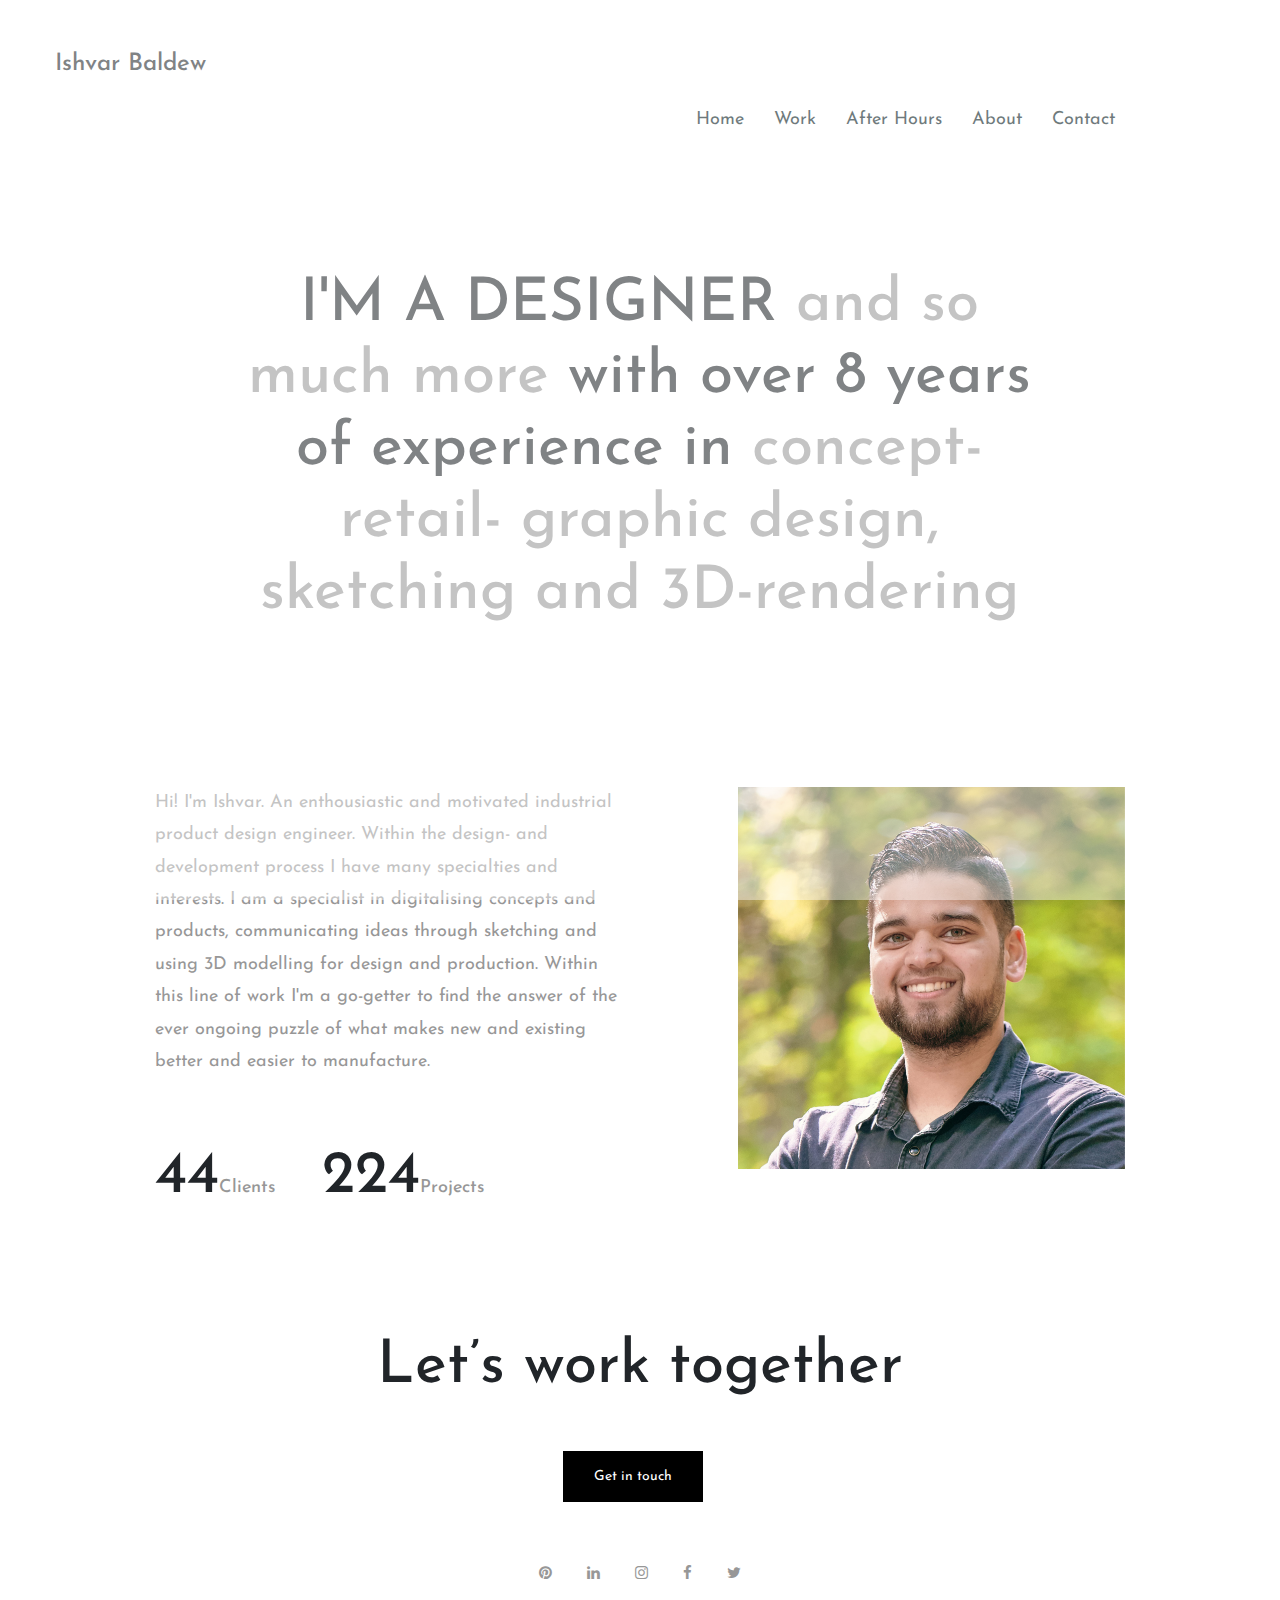
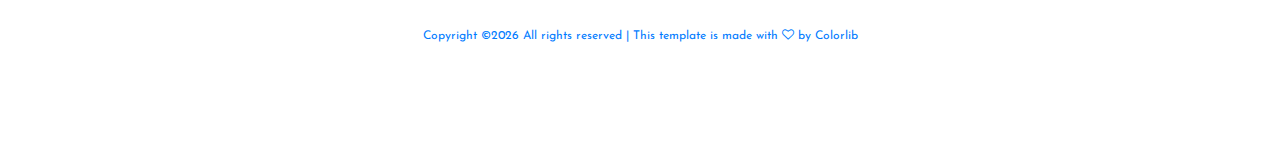
==== about.html @ a4a637c0 "Update about.html" ====
<!DOCTYPE html>
<html lang="en">
<head>
	<title>Ishvar Baldew - Portfolio</title>
	<meta charset="UTF-8">
	<meta name="description" content="Riddle - Portfolio Template">
	<meta name="keywords" content="portfolio, riddle, onepage, creative, html">
	<meta name="viewport" content="width=device-width, initial-scale=1.0">

	<!-- Google Fonts -->
	<link href="https://fonts.googleapis.com/css?family=Josefin+Sans:400,400i,600,600i,700" rel="stylesheet">

	<!-- Stylesheets -->
	<link rel="stylesheet" href="css/bootstrap.min.css"/>
	<link rel="stylesheet" href="css/font-awesome.min.css"/>
	
	<link rel="stylesheet" href="css/style.css"/>

	  <!-- Twitter -->
	  <meta name="twitter:card" content="summary" />
	  <meta name="twitter:site" content="@ishvar_baldew" />
	  <meta name="twitter:title" content="Designer | Fast Learner | Musician | Teamworker" />
	  <meta name="twitter:description" content="Designer" />
	  <meta name="twitter:url" content="http://ishvarbaldew.design/" />
	  <meta name="author" content="Ishvar Baldew" />
	  <meta name="description" content="Self-driven, ambitious, passionate designer always up to learn and make beautiful things." />
	  <link rel="apple-touch-icon" sizes="57x57" href="/img/favicon/apple-icon-57x57.png" />
	  <link rel="apple-touch-icon" sizes="60x60" href="/img/favicon/apple-icon-60x60.png" />
	  <link rel="apple-touch-icon" sizes="72x72" href="/img/favicon/apple-icon-72x72.png" />
	  <link rel="apple-touch-icon" sizes="76x76" href="/img/favicon/apple-icon-76x76.png" />
	  <link rel="apple-touch-icon" sizes="114x114" href="/img/favicon/apple-icon-114x114.png" />
	  <link rel="apple-touch-icon" sizes="120x120" href="/img/favicon/apple-icon-120x120.png" />
	  <link rel="apple-touch-icon" sizes="144x144" href="/img/favicon/apple-icon-144x144.png" />
	  <link rel="apple-touch-icon" sizes="152x152" href="/img/favicon/apple-icon-152x152.png" />
	  <link rel="apple-touch-icon" sizes="180x180" href="/img/favicon/apple-icon-180x180.png" />
	  <link rel="icon" type="image/png" sizes="192x192" href="/img/favicon/android-icon-192x192.png" />
	  <link rel="icon" type="image/png" sizes="32x32" href="/img/favicon/favicon-32x32.png" />
	  <link rel="icon" type="image/png" sizes="96x96" href="/img/favicon/favicon-96x96.png" />
	  <link rel="icon" type="image/png" sizes="16x16" href="/img/favicon/favicon-16x16.png" />
	  <link rel="manifest" href="/img/favicon/manifest.json" />
	  <meta name="msapplication-TileColor" content="#ffffff" />
	  <meta name="msapplication-TileImage" content="/img/favicon/ms-icon-144x144.png" />
	  <meta name="theme-color" content="#ffffff" />

	<!--[if lt IE 9]>
	  <script src="https://oss.maxcdn.com/html5shiv/3.7.2/html5shiv.min.js"></script>
	  <script src="https://oss.maxcdn.com/respond/1.4.2/respond.min.js"></script>
	<![endif]-->

</head>
<body class="body-pad">
	<!-- Page Preloder -->
	<div id="preloder">
		<div class="loader"></div>
	</div>
	
	<!-- header section start -->
	<header class="header-section">
		<div class="container-fluid">
			<div class="row">
				<div class="col-lg-4 col-md-3">
					<div class="logo">
						<h2 class="site-logo">Ishvar Baldew</h2>
					</div>
				</div>
				<div class="home container text-left text-md-right">
					<nav class="main-menu">
						<ul>
							<li><a href="index.html">Home</a></li>
							<li><a href="work.html">Work</a></li>
							<li><a href="after hours.html">After Hours</a></li>
							<li><a href="about.html">About</a></li>
							<li><a href="contact.html">Contact</a></li>
						</ul>
					</nav>
				</div>
				<!--a href="" class="site-btn header-btn">Get in touch</a-->
			</div>
		</div>
		<div class="nav-switch">
			<i class="fa fa-bars"></i>
		</div>
	</header>
	<!-- header section end -->


	<!-- intro section start -->
	<section class="intro-section">
		<div class="container text-center">
			<div class="row">
				<div class="col-xl-10 offset-xl-1">
					<h2 class="section-title mb-5">I'M A DESIGNER <span>and so much more </span>with over 8 years of experience in <span>concept- retail- graphic design, sketching and 3D-rendering </span></h2>
				</div>
			</div>
		</div>
	</section>
	<!-- intro section end -->


	<!-- page section start -->
	<section class="page-section">
		<div class="container">
			<div class="row">
				<div class="col-lg-6">
					<p>Hi! I'm Ishvar. An enthousiastic and motivated industrial product design engineer. Within the design- and development process I have many specialties and interests. I am a specialist in digitalising concepts and products, communicating ideas through sketching and using 3D modelling for design and production. Within this line of work I'm a go-getter to find the answer of the ever ongoing puzzle of what makes new and existing better and easier to manufacture. </p>
					<div class="row mt-5">
						<div class="col-md-4">
							<div class="milestone">
								<h2>44<span>Clients</span></h2>
							</div>
						</div>
						<div class="col-md-4">
							<div class="milestone">
								<h2>224<span>Projects</span></h2>
							</div>
						</div>
					</div>
				</div>
				<div class="col-lg-5 offset-lg-1">
						<img src="img/frontpage-photo.jpg" alt="">
				</div>
			</div>
		</div>
	</section>
	<!-- page section end -->

	<!-- footer section start -->
	<footer class="footer-section text-center">
		<div class="container">
			<h2 class="section-title mb-5">Let’s work together</h2>
			<a href="" class="site-btn">Get in touch</a>
			<div class="social-links">
				<a href=""><span class="fa fa-pinterest"></span></a>
				<a href=""><span class="fa fa-linkedin"></span></a>
				<a href=""><span class="fa fa-instagram"></span></a>
				<a href=""><span class="fa fa-facebook"></span></a>
				<a href=""><span class="fa fa-twitter"></span></a-->
			</div>
			<div class="copyright"><!-- Link back to Colorlib can't be removed. Template is licensed under CC BY 3.0. -->
Copyright &copy;<script>document.write(new Date().getFullYear());</script> All rights reserved | This template is made with <i class="fa fa-heart-o" aria-hidden="true"></i> by <a href="https://colorlib.com" target="_blank">Colorlib</a>
<!-- Link back to Colorlib can't be removed. Template is licensed under CC BY 3.0. -->
</div>
		</div>
	</footer>
	<!-- footer section end -->


	<!--====== Javascripts & Jquery ======-->
	<script src="js/jquery-2.1.4.min.js"></script>
	<script src="js/bootstrap.min.js"></script>
	<script src="js/mixitup.min.js"></script>
	<script src="js/magnific-popup.min.js"></script>
	<script src="js/main.js"></script>
</body>
</html>
---- css/style.css ----
/* =================================
------------------------------------
  Portfolio
  Version: 1.0
 ------------------------------------ 
 ====================================*/

/*----------------------------------------*/
/* Template default CSS
/*----------------------------------------*/

html,
body {
  height: 100%;
  font-family: 'Josefin Sans', sans-serif;
}

h1,
h2
h3,
h4,
h5,
h6 {
  color: #001418;
  margin: 0;
  font-weight: 600;
  font-family: 'Josefin Sans', sans-serif;
}

p {
  font-size: 18px;
  color: #979797;
  line-height: 1.8;
}

img {
  max-width: 100%;
  pointer-events: none;
}

input:focus,
select:focus,
button:focus,
textarea:focus {
  outline: none;
}

a:hover,
a:focus {
  text-decoration: none;
  outline: none;
}

ul,
ol {
  padding: 0;
  margin: 0;
}

/*------------------------
  Helper css
--------------------------*/
.body-pad {
  padding: 0 40px;
}

.spad {
  padding: 100px 0;
}

.pt100 {
  padding-top: 0px;
}

.set-bg {
  background-repeat: no-repeat;
  background-size: cover;
}

.section-title {
  font-size: 60px;
}

.section-title span {
  color: #979797;
}

/*------------------------
  Common Elements
--------------------------*/
.element {
  margin-bottom: 100px;
}

.element:last-child {
  margin-bottom: 0;
}

/*=== Preloder ===*/
#preloder {
  position: fixed;
  width: 100%;
  height: 100%;
  top: 0;
  left: 0;
  z-index: 999999;
  background: #fff;
}

.loader {
  width: 30px;
  height: 30px;
  border: 3px solid #000;
  position: absolute;
  top: 50%;
  left: 50%;
  margin-top: -13px;
  margin-left: -13px;
  border-radius: 60px;
  border-left-color: transparent;
  animation: loader 0.8s linear infinite;
  -webkit-animation: loader 0.8s linear infinite;
}

@keyframes loader {
  0% {
    -webkit-transform: rotate(0deg);
            transform: rotate(0deg);
  }
  50% {
    -webkit-transform: rotate(180deg);
            transform: rotate(180deg);
  }
  100% {
    -webkit-transform: rotate(360deg);
            transform: rotate(360deg);
  }
}

@-webkit-keyframes loader {
  0% {
    -webkit-transform: rotate(0deg);
  }
  50% {
    -webkit-transform: rotate(180deg);
  }
  100% {
    -webkit-transform: rotate(360deg);
  }
}

/*=== Buttons ===*/
.site-btn {
  display: inline-block;
  font-size: 14px;
  min-width: 140px;
  text-align: center;
  padding: 15px 10px;
  position: relative;
  color: #fff;
  border: none;
  background-color: #000;
  margin-right: 15px;
  z-index: 1;
}

.site-btn.btn-fade {
  background-color: #979797;
}

.site-btn.btn-line {
  background: none;
  border: 2px solid #000;
  color: #000;
  padding: 13px 10px;
}

.site-btn.btn-line:hover {
  color: #000;
}

.site-btn.btn-line-fade {
  background: none;
  border: 2px solid #979797;
  color: #979797;
  padding: 13px 10px;
}

.site-btn.btn-line-fade:hover {
  color: #979797;
}

.site-btn:hover {
  color: #fff;
}

/*===  Accordion  ===*/
.accordion-area .panel {
  margin-bottom: 30px;
}

.accordion-area .panel-header {
  background: #000;
  color: #fff;
  display: block;
  padding: 12px 50px;
  padding-left: 30px;
  font-size: 14px;
  font-weight: 600;
  position: relative;
  border: 2px solid #000;
  -webkit-transition: all 0.4s ease-out 0s;
  -o-transition: all 0.4s ease-out 0s;
  transition: all 0.4s ease-out 0s;
}

.accordion-area .panel-header.active {
  background: transparent;
  color: #000;
}

.accordion-area .panel-header.active .panel-link:after {
  content: "-";
  color: #000;
}

.accordion-area .panel-header.active .panel-link.collapsed:after {
  content: "+";
}

.accordion-area .panel-link {
  position: absolute;
  right: 0;
  top: 0;
  height: 100%;
  width: 50px;
  border: none;
  cursor: pointer;
  background: transparent;
}

.accordion-area .panel-body p {
  font-size: 14px;
  margin-bottom: 0;
  padding-top: 25px;
}

.accordion-area .panel-body {
  padding: 0 5px;
}

.accordion-area .panel-link:after {
  content: "+";
  position: absolute;
  left: 50%;
  font-size: 16px;
  font-weight: 700;
  top: 50%;
  color: #fff;
  line-height: 16px;
  margin-top: -8px;
  margin-left: -4px;
}

/*===  Tab  ===*/
.tab-element .nav-tabs {
  border-bottom: none;
  margin-bottom: 35px;
}

.tab-element .nav-tabs .nav-link {
  border: 2px solid #000;
  background: #000;
  border-radius: 0;
  margin-right: 10px;
  font-size: 14px;
  font-weight: 500;
  color: #222;
  padding: 15px 40px;
  min-width: 118px;
  font-size: 16px;
  color: #fff;
  margin-bottom: 10px;
}

.tab-element .nav-tabs .nav-item:last-child .nav-link {
  margin-right: 0;
}

.tab-element .nav-tabs .nav-link.active {
  background: transparent;
  color: #000;
}

.tab-element .tab-pane h4 {
  font-size: 18px;
  margin: 25px 0 20px;
}

.tab-element .tab-pane p {
  font-size: 14px;
}

.circle-progress {
  text-align: center;
  position: relative;
}

.circle-progress canvas {
  -webkit-transform: rotate(90deg);
  -ms-transform: rotate(90deg);
  transform: rotate(90deg);
}

.circle-progress .progress-info {
  position: absolute;
  width: 100%;
  top: 30%;
}

.circle-progress .progress-info h2 {
  font-size: 36px;
}

.circle-progress .progress-info p {
  color: #979797;
  font-size: 16px;
  line-height: normal;
}

/*===  Icon Box  ===*/
.icon-box {
  display: -webkit-box;
  display: -ms-flexbox;
  display: flex;
}

.icon-box .icon h2 {
  font-size: 60px;
}

.icon-box .icon-box-content {
  padding-left: 25px;
  padding-top: 10px;
}

.icon-box .icon-box-content h3 {
  font-size: 24px;
  margin-bottom: 25px;
}

/*------------------------
    Header Section
--------------------------*/
.header-section {
  padding-top: 30px;
  padding-bottom: 20px;
  position: relative;
}

.site-logo {
  font-size: 24px;
  padding-top: 20px;
}

.main-menu ul {
  list-style: none;
}

.main-menu ul li {
  display: inline;
}

.main-menu ul li a {
  display: inline-block;
  font-size: 18px;
  color: #001418;
  margin-left: 15px;
  margin-right: 10px;
  padding: 20px 0 5px;
}

.header-btn {
  float: right;
  margin-right: 0;
}

.nav-switch {
  display: none;
}

/*------------------------
    Intro Section
--------------------------*/
.intro-section {
  padding: 110px 0;
}

/*------------------------
    Portfolio Section
--------------------------*/
.portfolio-section {
  overflow: hidden;
}

.portfolio-filter {
  list-style: none;
  padding-bottom: 100px;
}

.portfolio-filter li {
  font-size: 16px;
  display: inline-block;
  margin-right: 30px;
  padding-bottom: 10px;
  color: #979797;
  cursor: pointer;
}

.portfolio-filter li.mixitup-control-active {
  color: #001418;
}

.portfolios-area .gallery-block {
  padding: 0;
}

.gallery-block {
  position: relative;
}

.portfolio-item {
  display: block;
  width: 100%;
  height: 600px;
  background-position: center center;
  position: relative;
  margin-bottom: 30px;
}

.portfolio-item .pi-inner {
  position: absolute;
  width: 100%;
  height: 100%;
  left: 0;
  top: 0;
  background: transparent;
  -webkit-transition: all 0.4s ease 0s;
  -o-transition: all 0.4s ease 0s;
  transition: all 0.4s ease 0s;
}

.portfolio-item .pi-inner h2 {
  opacity: 0;
  font-size: 30px;
  font-weight: 400;
  position: absolute;
  left: 50px;
  bottom: 50px;
  color: #fff;
  letter-spacing: 10px;
  -webkit-transition: all 0.3s ease 0s;
  -o-transition: all 0.3s ease 0s;
  transition: all 0.3s ease 0s;
}

.portfolio-item:hover .pi-inner {
  background: rgba(0, 20, 24, 0.8);
}

.portfolio-item:hover .pi-inner h2 {
  opacity: 1;
  letter-spacing: 0;
}

.portfolio-meta {
  padding-bottom: 45px;
}

.portfolio-meta h2 {
  font-size: 24px;
}

.portfolio-meta p {
  font-size: 14px;
  color: #a6a6a6;
  margin-bottom: 0;
}

.portfolio-intro {
  display: block;
}

.img-popup-warp .mfp-content {
  opacity: 0;
  -webkit-transform: scale(0.8);
  -ms-transform: scale(0.8);
  transform: scale(0.8);
  -webkit-transition: all 0.4s;
  -o-transition: all 0.4s;
  transition: all 0.4s;
}

.img-popup-warp.mfp-ready .mfp-content {
  opacity: 1;
  -webkit-transform: scale(1);
  -ms-transform: scale(1);
  transform: scale(1);
}

/*------------------------
    Footer Section
--------------------------*/
.footer-section {
  padding: 110px 0;
}

.footer-section .copyright {
  font-size: 12px;
  color: #979797;
}

.social-links {
  margin-top: 60px;
  margin-bottom: 40px;
}

.social-links a {
  color: #979797;
  font-size: 15px;
  margin-right: 30px;
}

.social-links a:last-child {
  margin-right: 0;
}

/*------------------------
    About Page
--------------------------*/
.pic-frame {
  position: relative;
  padding-left: 25px;
  padding-bottom: 25px;
  display: inline-block;
}

.pic-frame:after {
  position: absolute;
  content: "";
  width: calc(100% - 25px);
  height: calc(100% - 25px);
  bottom: 0;
  left: 0;
  border: 2px solid #000;
  z-index: 1;
}

.milestone {
  margin-top: 15px;
}

.milestone h2 {
  font-size: 60px;
}

.milestone h2 span {
  font-size: 18px;
  color: #979797;
}

/*------------------------
    Blog Page
--------------------------*/
.blog-item {
  margin-bottom: 70px;
}

.blog-item .read-more {
  color: #000;
  position: relative;
  display: inline-block;
  padding-bottom: 5px;
  line-height: 18px;
  font-size: 18px;
}

.blog-item .read-more:after {
  position: absolute;
  content: '';
  width: 100%;
  height: 2px;
  bottom: 0;
  left: 0;
  background: #000;
}

.thumb {
  margin-bottom: 30px;
}

.blog-content h2 {
  font-size: 24px;
  margin-bottom: 15px;
}

.blog-content .blog-meta {
  font-size: 13px;
  color: #979797;
  margin-bottom: 30px;
}

.blog-content p {
  margin-bottom: 30px;
}

/*------------------------
    Contact Page
--------------------------*/
.contect-tect {
  text-align: center;
  margin-bottom: 70px;
}

.contect-tect h2 {
  font-size: 24px;
  margin-bottom: 30px;
}

.contect-tect p {
  font-size: 17px;
}

.contact-form {
  display: block;
  width: 100%;
}

.contact-form input {
  padding-left: 25px;
  height: 60px;
  width: 100%;
  border: none;
  border-bottom: 2px solid #000;
  margin-bottom: 30px;
  font-size: 12px;
}

.contact-form textarea {
  padding-left: 25px;
  height: 200px;
  width: 100%;
  border: none;
  border-bottom: 2px solid #000;
  margin-bottom: 30px;
  font-size: 12px;
}

.contact-form ::-webkit-input-placeholder {
  font-style: italic;
}

.contact-form :-ms-input-placeholder {
  font-style: italic;
}

.contact-form ::-ms-input-placeholder {
  font-style: italic;
}

.contact-form ::placeholder {
  font-style: italic;
}

/* ===========================
  Responsive
==============================*/
@media only screen and (max-width: 1448px) {
  .home-2.container {
    width: auto;
  }
}

/* Medium screen : 992px. */
@media only screen and (min-width: 992px) and (max-width: 1199px) {
  .portfolio-item {
    height: 450px;
  }
}

/* Tablet :768px. */
@media only screen and (min-width: 768px) and (max-width: 991px) {
  .body-pad {
    padding: 0 30px;
  }
  .portfolio-item {
    height: 350px;
  }
}

/* Large Mobile :480px. */
@media only screen and (max-width: 767px) {
  .body-pad {
    padding: 0 15px;
  }
  .main-menu {
    position: absolute;
    background: #efefef;
    width: 100%;
    z-index: 999;
    left: 0;
    top: 30px;
    padding-top: 15px;
    display: none;
  }
  .main-menu ul li a {
    padding: 10px 15px;
    border-bottom: 1px solid #ddd;
    display: block;
  }
  .main-menu ul li {
    display: block;
  }
  .main-menu ul li:last-child a {
    border-bottom: none;
  }
  .home-2 {
    text-align: left;
  }
  .home-2 .main-menu {
    top: 99px;
  }
  .nav-switch {
    position: absolute;
    right: 25px;
    font-size: 30px;
    color: #333;
    top: 35px;
    display: block;
  }
  .header-btn {
    display: none;
  }
  .section-title {
    font-size: 45px;
  }
  .portfolio-filter {
    text-align: center;
  }
}

/* small Mobile :320px. */
@media only screen and (max-width: 479px) {
  .section-title {
    font-size: 30px;
  }
}
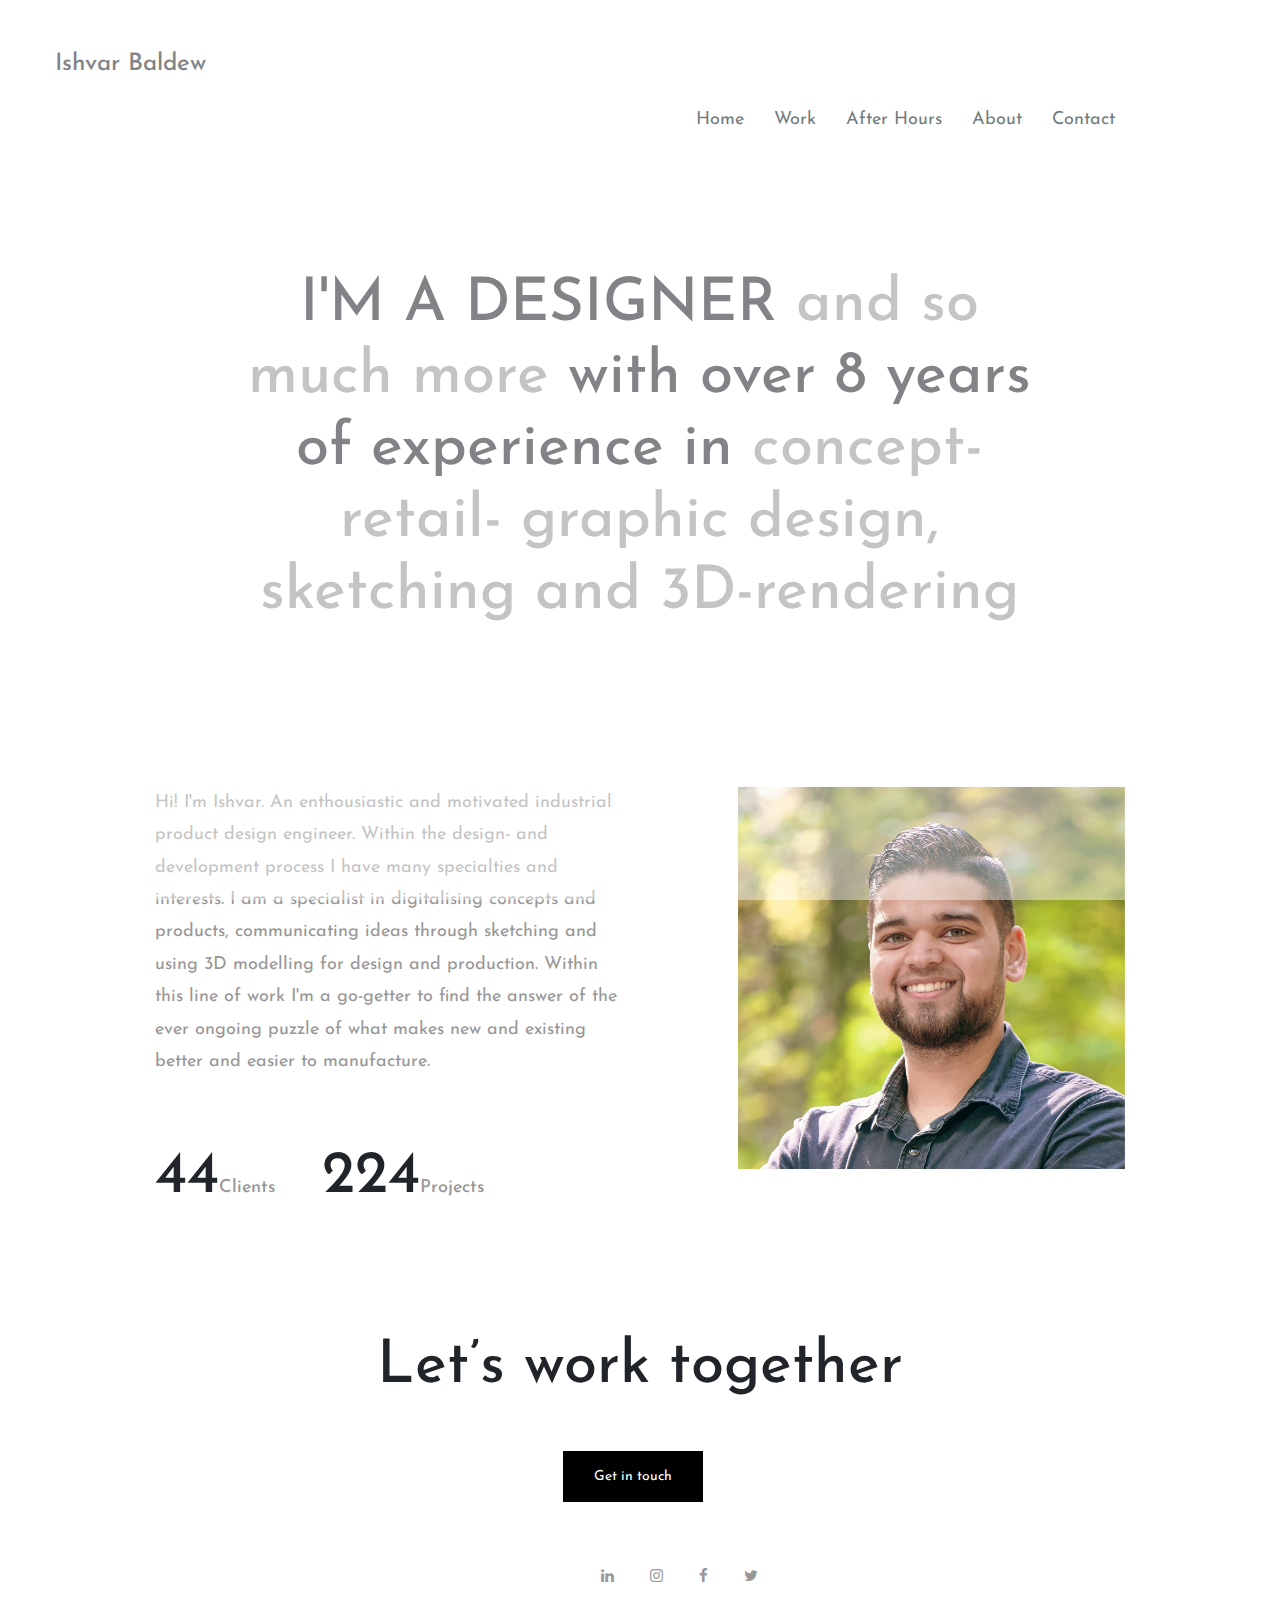
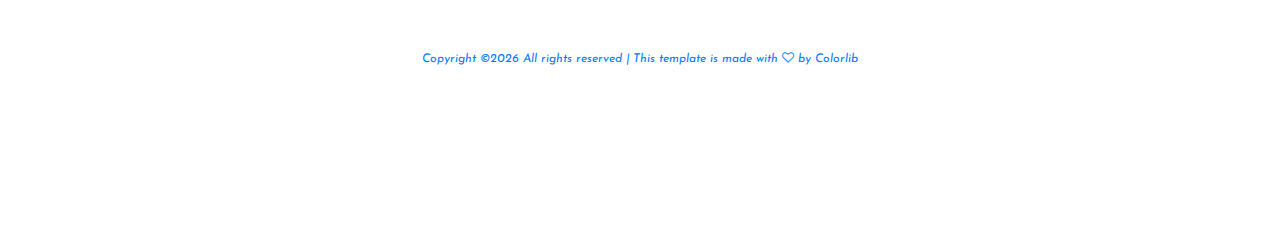
==== commit 08d32671: "about" ====
--- a/about.html
+++ b/about.html
@@ -128,9 +128,9 @@
 	<footer class="footer-section text-center">
 		<div class="container">
 			<h2 class="section-title mb-5">Let’s work together</h2>
-			<a href="" class="site-btn">Get in touch</a>
+			<a href="mailto:ishvarbaldew@live.nl" class="site-btn">Get in touch</a>
 			<div class="social-links">
-				<a href=""><span class="fa fa-pinterest"></span></a>
+				<a style="color: #3b5998;" href="#!" role="button"><a href="https://www.facebook.com/ishvar.baldew"><i class="fap fa-facebook-f fa-lg"></span></a>
 				<a href=""><span class="fa fa-linkedin"></span></a>
 				<a href=""><span class="fa fa-instagram"></span></a>
 				<a href=""><span class="fa fa-facebook"></span></a>
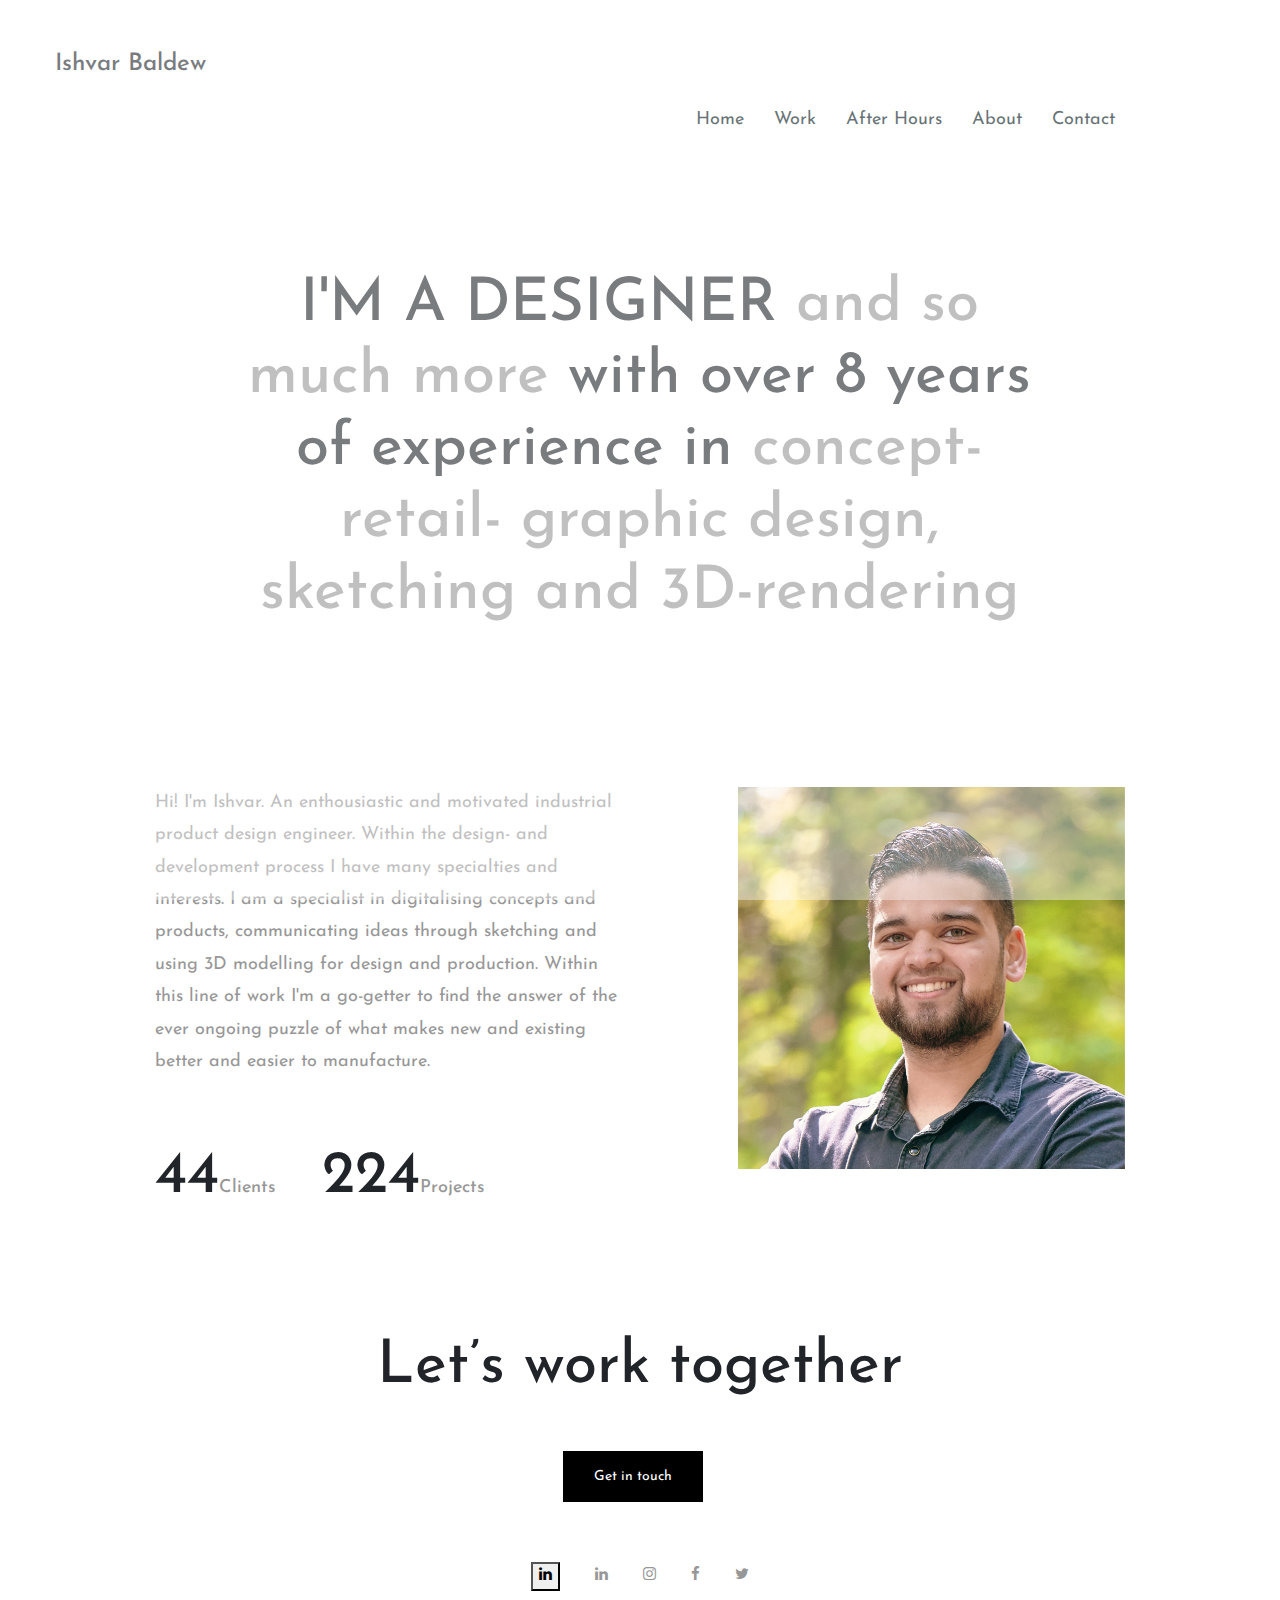
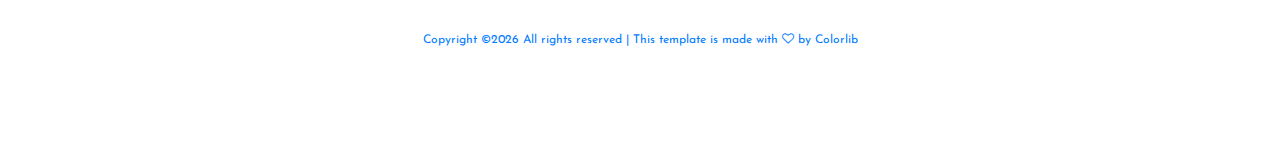
==== commit c2c85f8e: "Update about.html" ====
--- a/about.html
+++ b/about.html
@@ -130,8 +130,12 @@
 			<h2 class="section-title mb-5">Let’s work together</h2>
 			<a href="mailto:ishvarbaldew@live.nl" class="site-btn">Get in touch</a>
 			<div class="social-links">
-				<a style="color: #3b5998;" href="#!" role="button"><a href="https://www.facebook.com/ishvar.baldew"><i class="fap fa-facebook-f fa-lg"></span></a>
-				<a href=""><span class="fa fa-linkedin"></span></a>
+				<a href="https://www.linkedin.com/in/ishvar-baldew-b248637b/" target="_blank">
+                	<button class="icon-btn linkedin">
+                  		<i class="fa fa-linkedin"></i>
+                	</button>
+				</a>
+			  	<a href=""><span class="fa fa-linkedin"></span></a>
 				<a href=""><span class="fa fa-instagram"></span></a>
 				<a href=""><span class="fa fa-facebook"></span></a>
 				<a href=""><span class="fa fa-twitter"></span></a-->
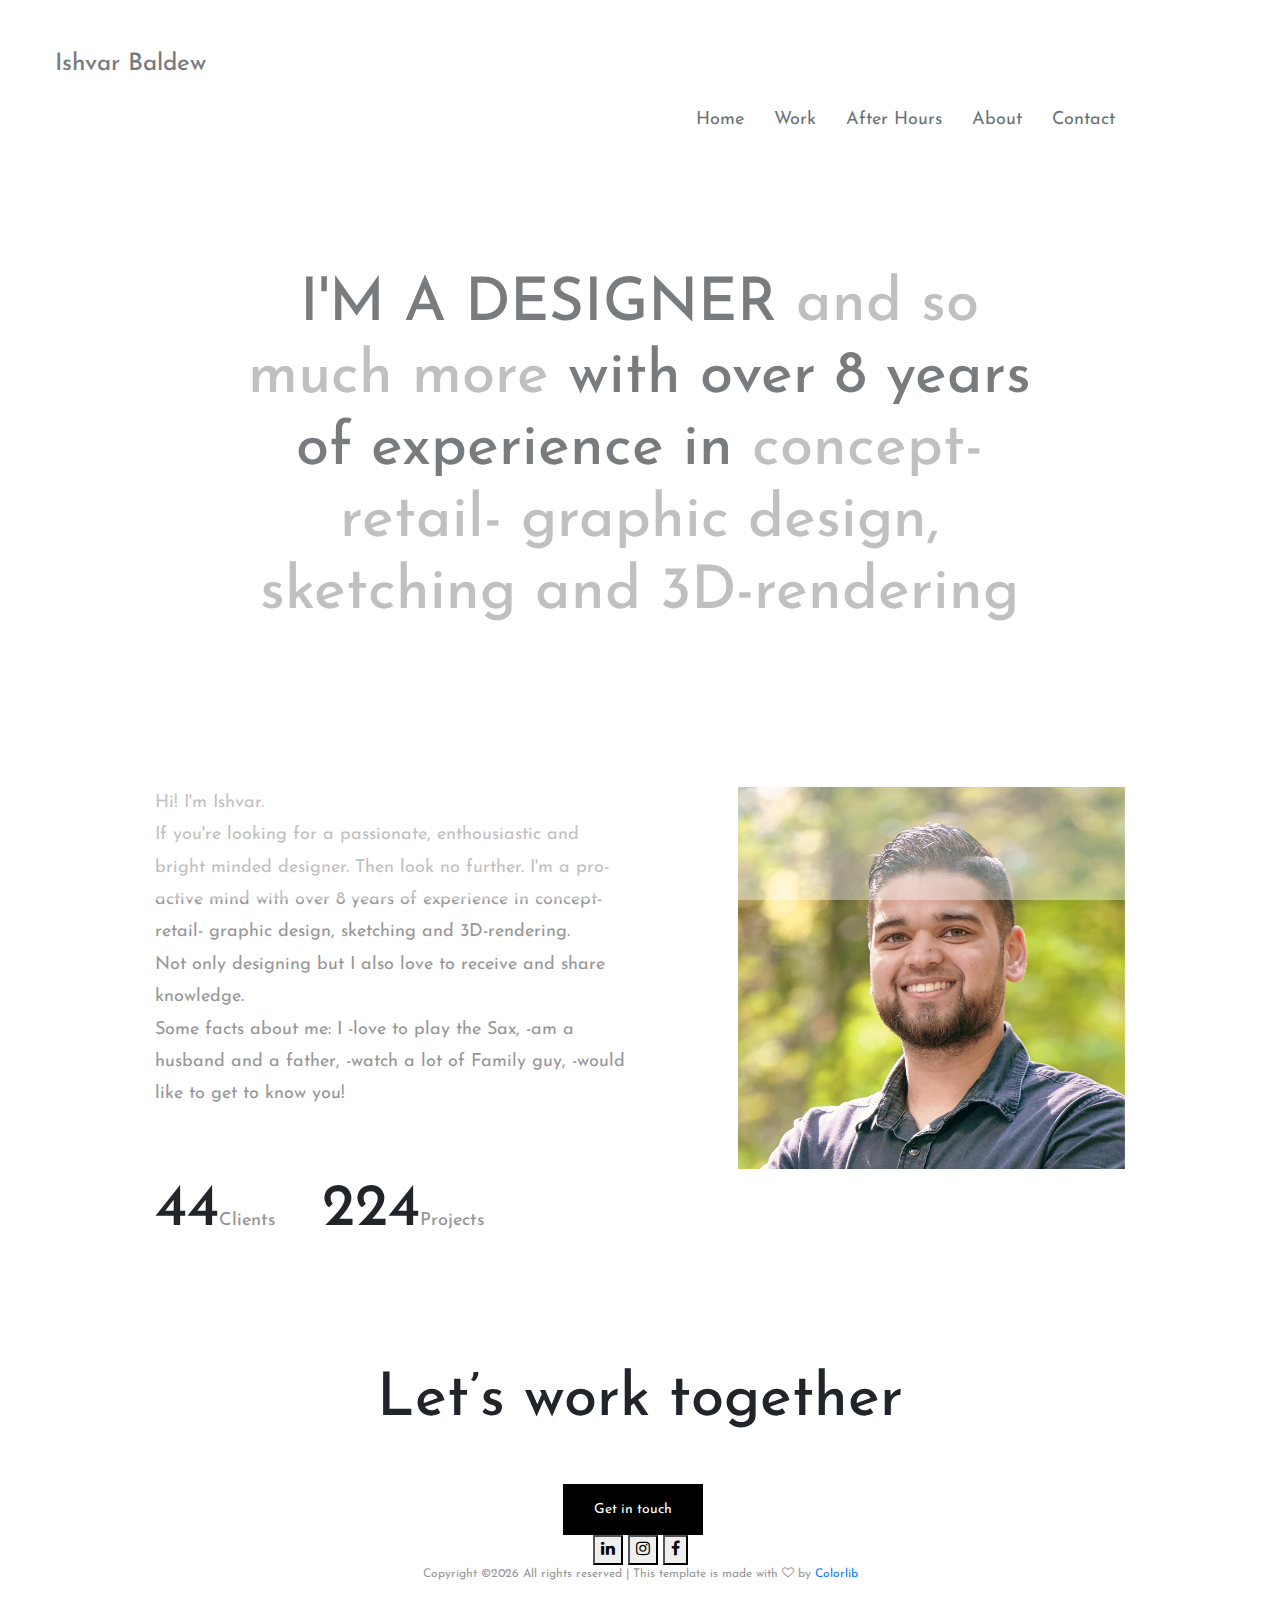
==== commit 9a313e30: "UPDATE" ====
--- a/about.html
+++ b/about.html
@@ -102,7 +102,11 @@
 		<div class="container">
 			<div class="row">
 				<div class="col-lg-6">
-					<p>Hi! I'm Ishvar. An enthousiastic and motivated industrial product design engineer. Within the design- and development process I have many specialties and interests. I am a specialist in digitalising concepts and products, communicating ideas through sketching and using 3D modelling for design and production. Within this line of work I'm a go-getter to find the answer of the ever ongoing puzzle of what makes new and existing better and easier to manufacture. </p>
+					<p>Hi! I'm Ishvar.<br>
+						If you're looking for a passionate, enthousiastic and bright minded designer. Then look no further. I'm a pro-active mind with over 8 years of experience in concept- retail- graphic design, sketching and 3D-rendering.<br>
+						Not only designing but I also love to receive and share knowledge.<br>
+						Some facts about me: I -love to play the Sax, -am a husband and a father, -watch a lot of Family guy, -would like to get to know you!
+					</p>
 					<div class="row mt-5">
 						<div class="col-md-4">
 							<div class="milestone">
@@ -129,16 +133,22 @@
 		<div class="container">
 			<h2 class="section-title mb-5">Let’s work together</h2>
 			<a href="mailto:ishvarbaldew@live.nl" class="site-btn">Get in touch</a>
-			<div class="social-links">
+			<div class="social">
 				<a href="https://www.linkedin.com/in/ishvar-baldew-b248637b/" target="_blank">
                 	<button class="icon-btn linkedin">
                   		<i class="fa fa-linkedin"></i>
                 	</button>
 				</a>
-			  	<a href=""><span class="fa fa-linkedin"></span></a>
-				<a href=""><span class="fa fa-instagram"></span></a>
-				<a href=""><span class="fa fa-facebook"></span></a>
-				<a href=""><span class="fa fa-twitter"></span></a-->
+				<a href="https://www.instagram.com/broervanrohit/" target="_blank">
+					<button class="icon-btn instagram">
+					  <i class="fa fa-instagram"></i>
+					</button>
+				</a>
+				<a href="https://www.facebook.com/ishvar.baldew" target="_blank">
+					<button class="icon-btn facebook ">
+					  <i class="fa fa-facebook "></i>
+					</button>
+				</a>
 			</div>
 			<div class="copyright"><!-- Link back to Colorlib can't be removed. Template is licensed under CC BY 3.0. -->
 Copyright &copy;<script>document.write(new Date().getFullYear());</script> All rights reserved | This template is made with <i class="fa fa-heart-o" aria-hidden="true"></i> by <a href="https://colorlib.com" target="_blank">Colorlib</a>
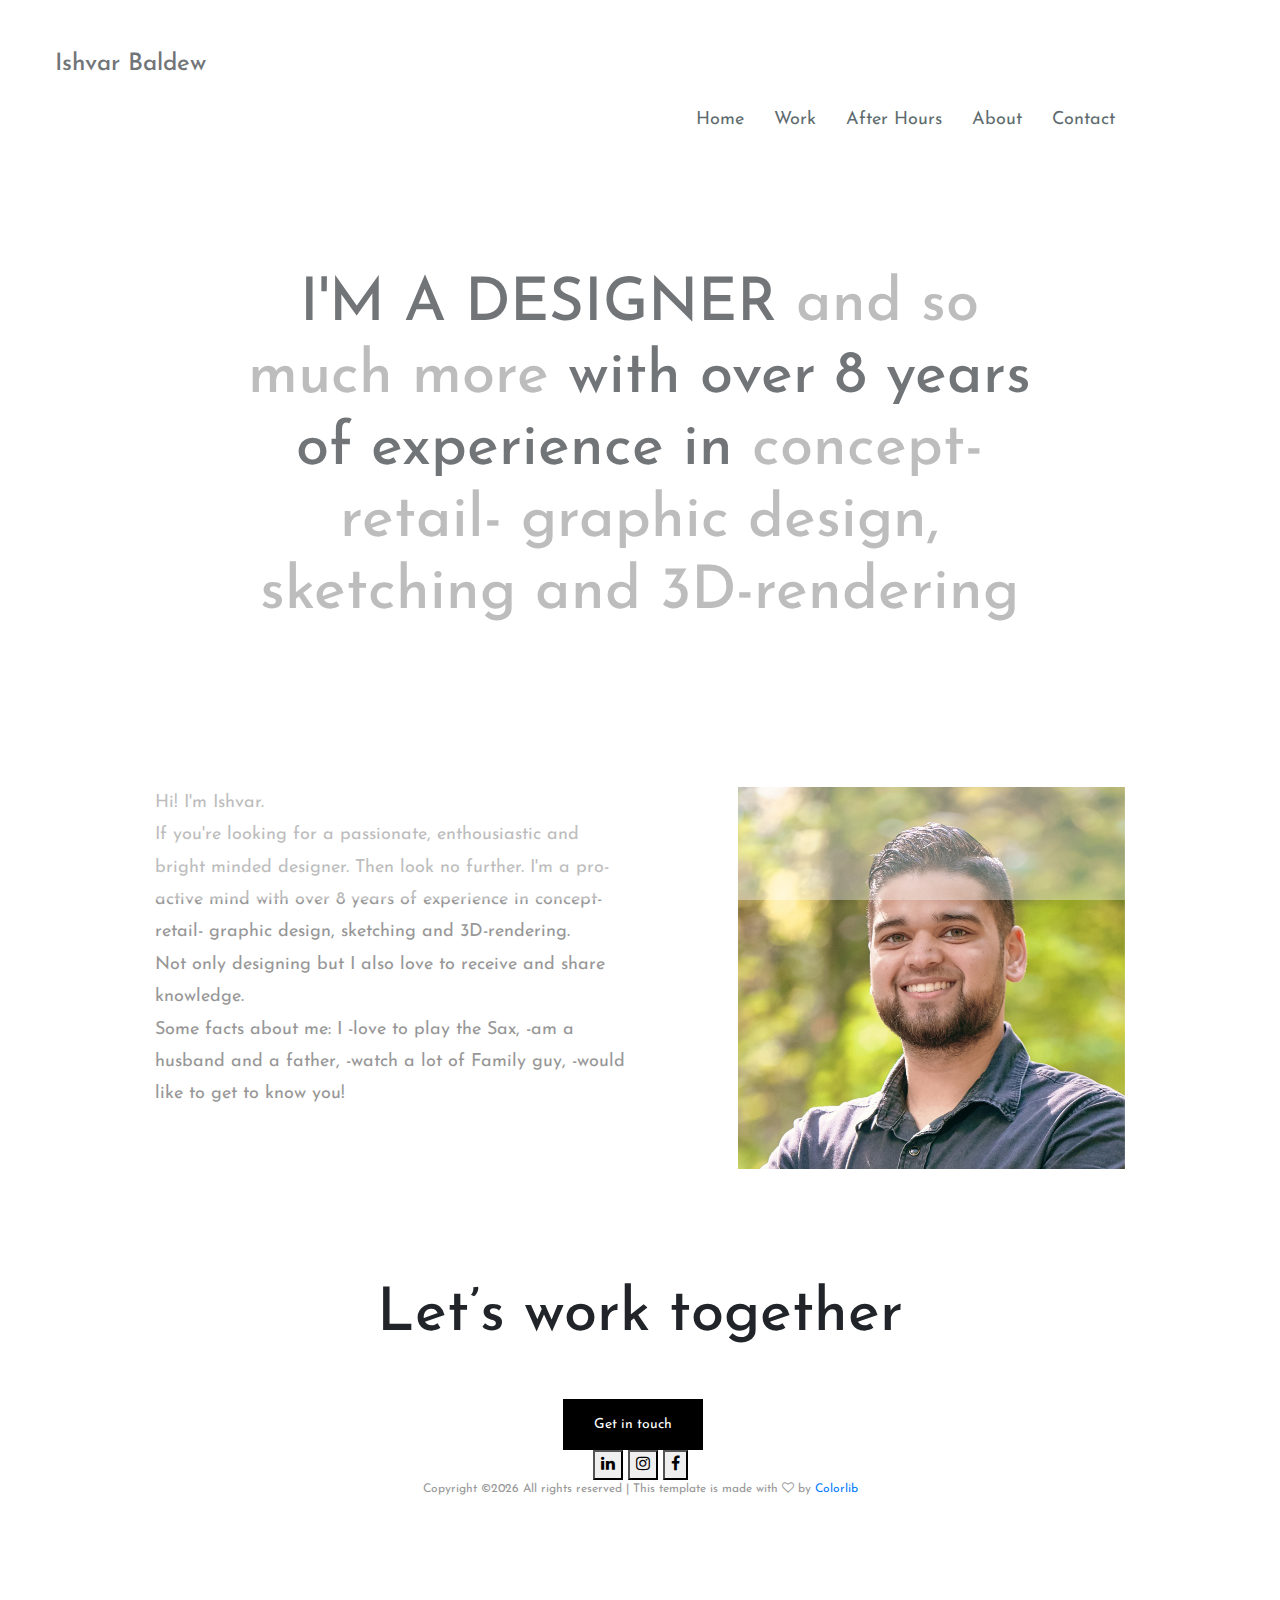
==== commit 2a35cef8: "Update about.html" ====
--- a/about.html
+++ b/about.html
@@ -107,18 +107,6 @@
 						Not only designing but I also love to receive and share knowledge.<br>
 						Some facts about me: I -love to play the Sax, -am a husband and a father, -watch a lot of Family guy, -would like to get to know you!
 					</p>
-					<div class="row mt-5">
-						<div class="col-md-4">
-							<div class="milestone">
-								<h2>44<span>Clients</span></h2>
-							</div>
-						</div>
-						<div class="col-md-4">
-							<div class="milestone">
-								<h2>224<span>Projects</span></h2>
-							</div>
-						</div>
-					</div>
 				</div>
 				<div class="col-lg-5 offset-lg-1">
 						<img src="img/frontpage-photo.jpg" alt="">
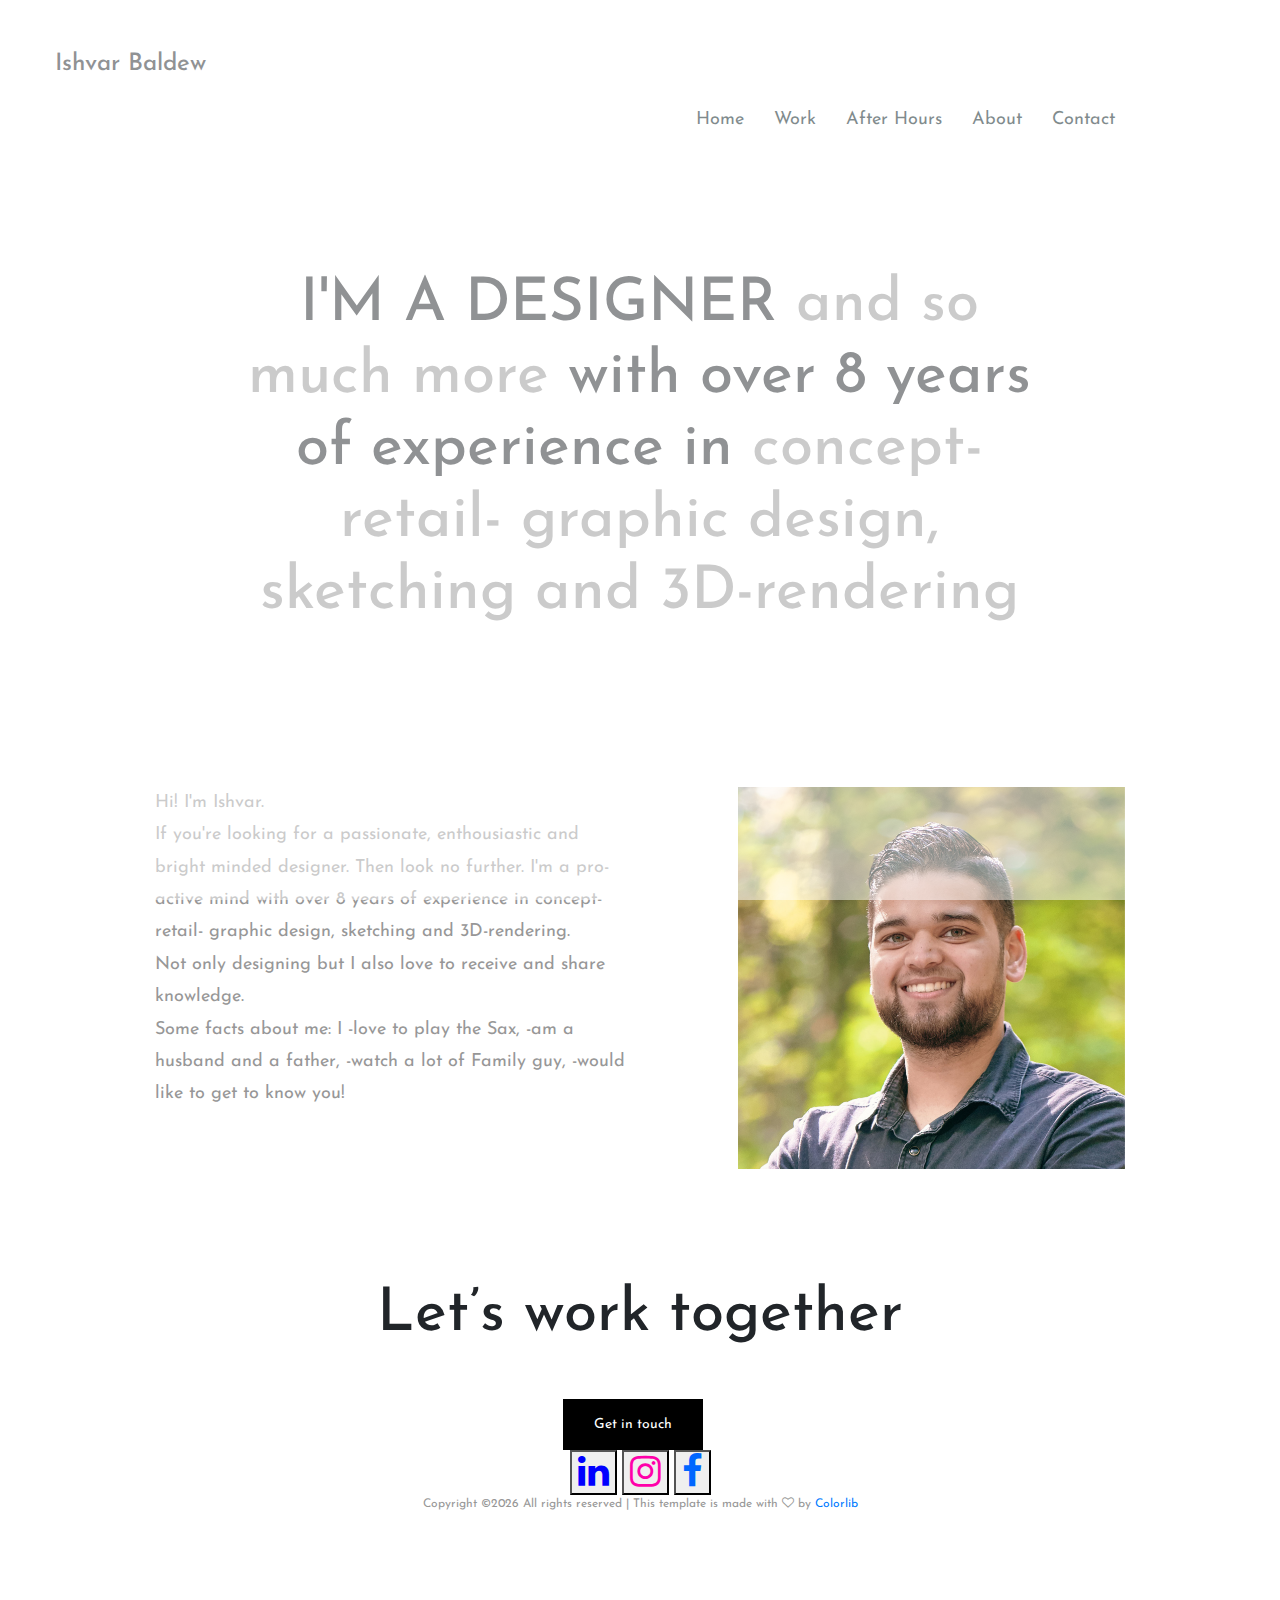
==== commit ad20bce1: "Update about.html" ====
--- a/about.html
+++ b/about.html
@@ -13,7 +13,6 @@
 	<!-- Stylesheets -->
 	<link rel="stylesheet" href="css/bootstrap.min.css"/>
 	<link rel="stylesheet" href="css/font-awesome.min.css"/>
-	
 	<link rel="stylesheet" href="css/style.css"/>
 
 	  <!-- Twitter -->
@@ -124,17 +123,17 @@
 			<div class="social">
 				<a href="https://www.linkedin.com/in/ishvar-baldew-b248637b/" target="_blank">
                 	<button class="icon-btn linkedin">
-                  		<i class="fa fa-linkedin"></i>
+						<i class="fa fa-linkedin" style="font-size:36px;color:blue"></i>
                 	</button>
 				</a>
 				<a href="https://www.instagram.com/broervanrohit/" target="_blank">
 					<button class="icon-btn instagram">
-					  <i class="fa fa-instagram"></i>
+					  <i class="fa fa-instagram" style="font-size:36px;color:rgb(255, 0, 170)"></i>
 					</button>
 				</a>
 				<a href="https://www.facebook.com/ishvar.baldew" target="_blank">
 					<button class="icon-btn facebook ">
-					  <i class="fa fa-facebook "></i>
+					  <i class="fa fa-facebook" style="font-size:36px;color:rgb(0, 102, 255)"></i>
 					</button>
 				</a>
 			</div>
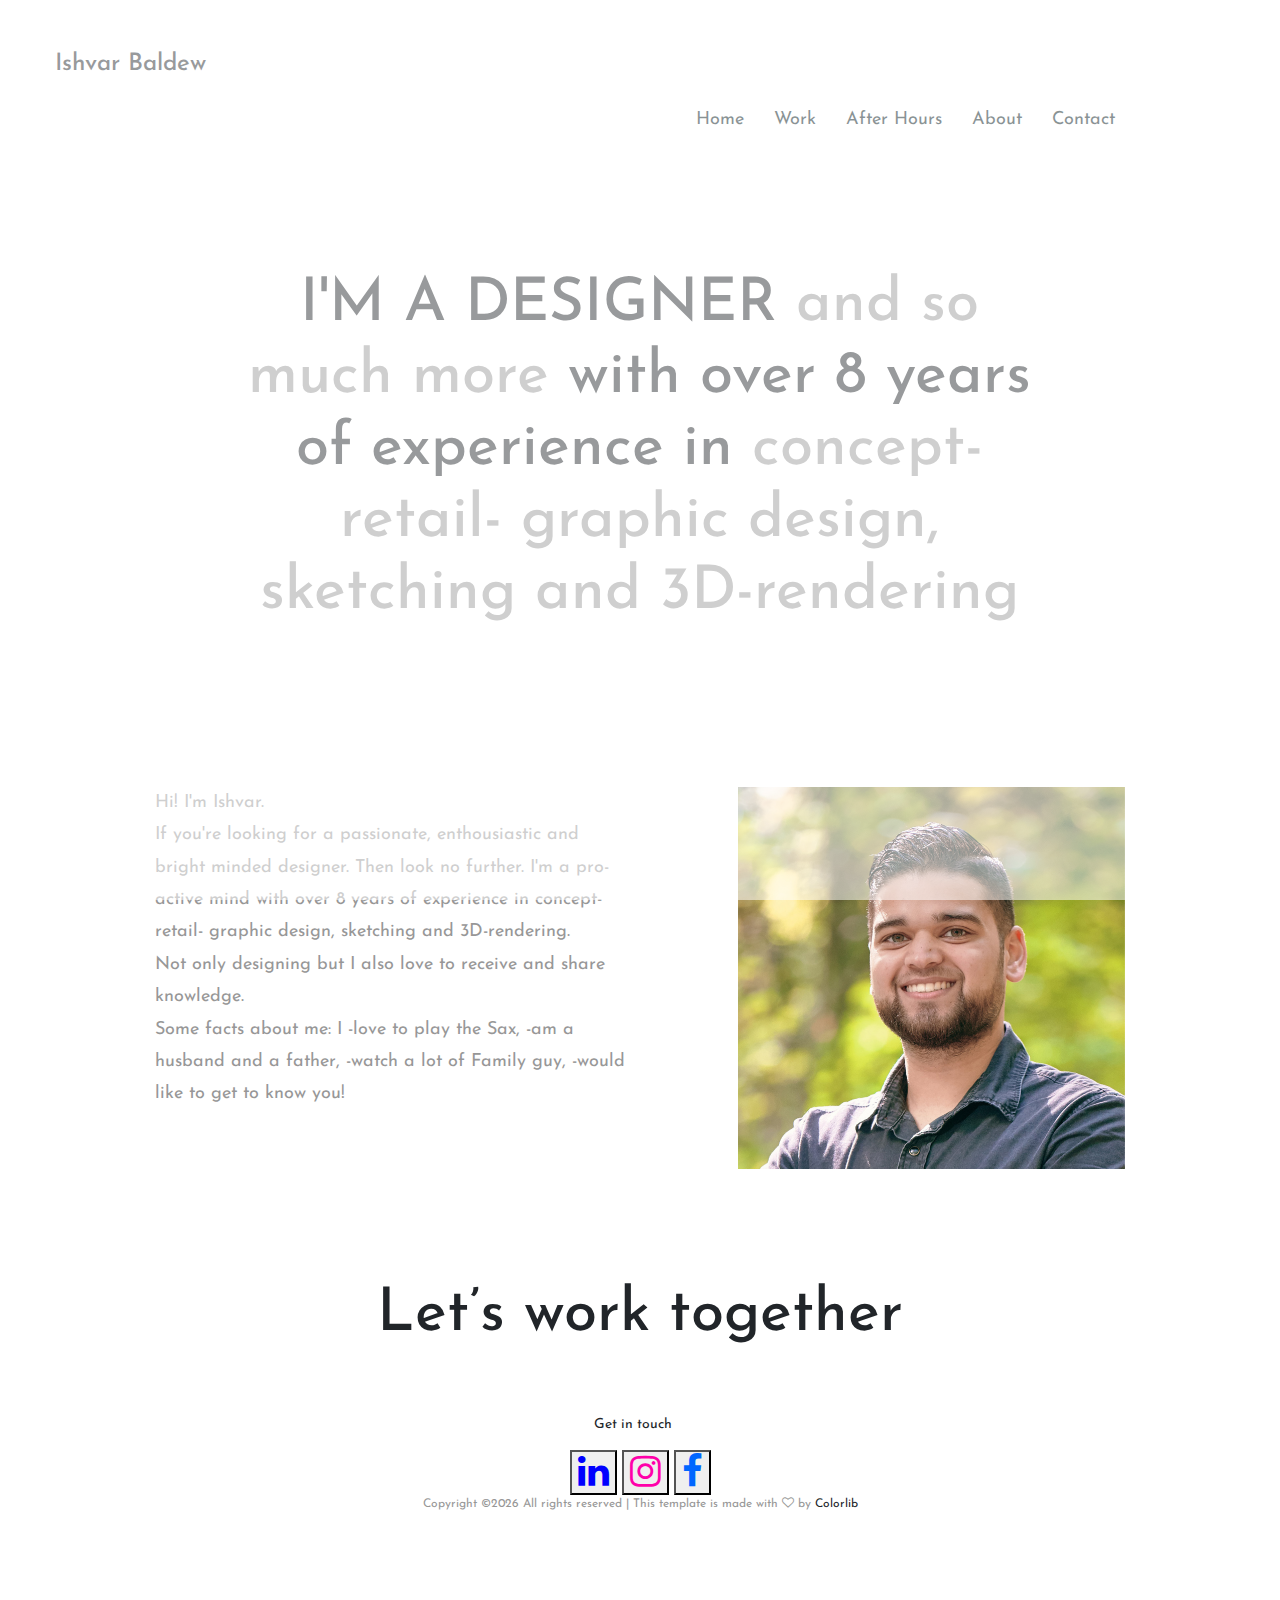
==== commit 29487433: "update" ====
--- a/about.html
+++ b/about.html
@@ -52,16 +52,35 @@
 	<div id="preloder">
 		<div class="loader"></div>
 	</div>
-	
-	<!-- header section start -->
-	<header class="header-section">
-		<div class="container-fluid">
-			<div class="row">
-				<div class="col-lg-4 col-md-3">
-					<div class="logo">
-						<h2 class="site-logo">Ishvar Baldew</h2>
+	<style>
+		a:link {
+			color: rgb(33, 37, 41);
+			background-color: transparent;
+			text-decoration: none;
+		}
+		a:visited {
+			color: rgb(33, 37, 41);
+			background-color: transparent;
+			text-decoration: none;
+		}
+		a:hover {
+			 color: rgb(33, 37, 41);
+			 background-color: transparent;
+		}
+		a:active {
+			color: rgb(33, 37, 41);
+			background-color: transparent;
+		}
+	</style>
+		<!-- header section start -->
+		<header class="header-section">
+			<div class="container-fluid">
+				<div class="row">
+					<div class="col-lg-4 col-md-3">
+						<div class="logo">
+							<h2 class="site-logo"><a href="http://ishvarbaldew.design/">Ishvar Baldew</h2></a>
+						</div>
 					</div>
-				</div>
 				<div class="home container text-left text-md-right">
 					<nav class="main-menu">
 						<ul>
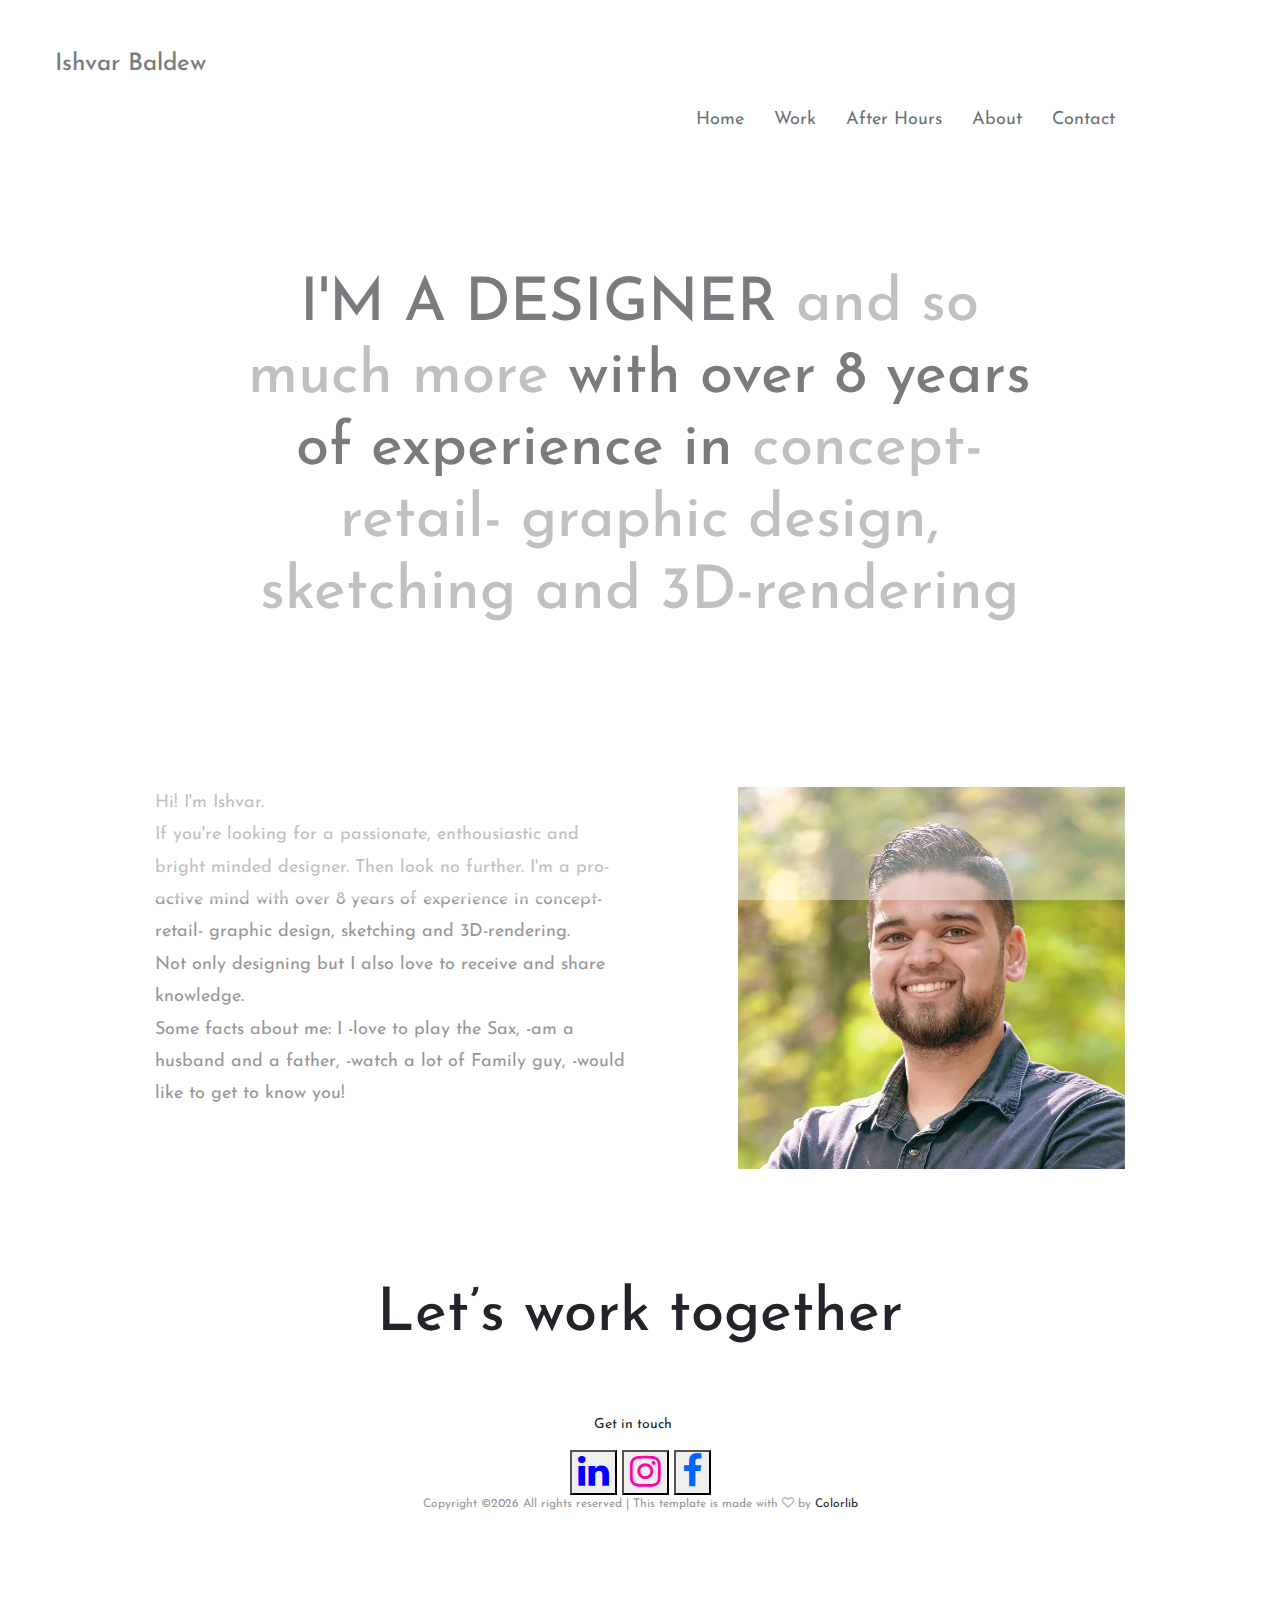
==== commit b73b2da6: "header update" ====
--- a/about.html
+++ b/about.html
@@ -52,6 +52,7 @@
 	<div id="preloder">
 		<div class="loader"></div>
 	</div>
+	
 	<style>
 		a:link {
 			color: rgb(33, 37, 41);
